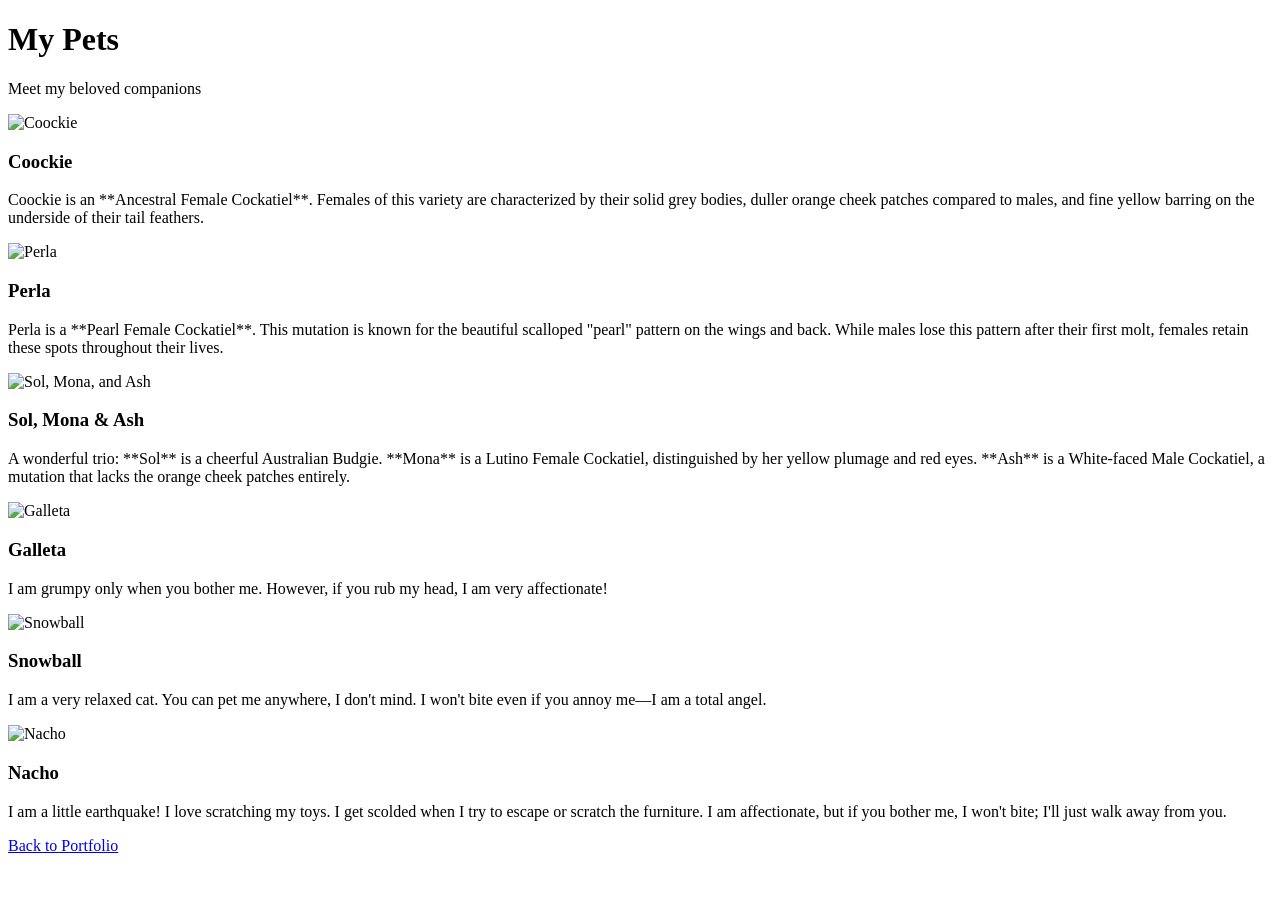
==== src/views/mascotas.html @ 468518cb "first commit" ====
<!DOCTYPE html>
<html lang="en">
<head>
    <meta charset="UTF-8">
    <meta name="viewport" content="width=device-width, initial-scale=1.0">
    <title>My Pets - Manuel Rincon</title>
    <link rel="stylesheet" href="/Portafolio/src/css/mascotas.css">
</head>
<body>
    <header>
        <h1>My Pets</h1>
        <p>Meet my beloved companions</p>
    </header>

    <main class="gallery">
        <section class="pet-card">
            <img src="/Portafolio/public/img/Coockie.jpeg" alt="Coockie">
            <div class="info">
                <h3>Coockie</h3>
                <p>Coockie is an **Ancestral Female Cockatiel**. Females of this variety are characterized by their solid grey bodies, duller orange cheek patches compared to males, and fine yellow barring on the underside of their tail feathers.</p>
            </div>
        </section>

        <section class="pet-card">
            <img src="/Portafolio/public/img/cacatua-ninfa-arlequina-300x400.webp" alt="Perla">
            <div class="info">
                <h3>Perla</h3>
                <p>Perla is a **Pearl Female Cockatiel**. This mutation is known for the beautiful scalloped "pearl" pattern on the wings and back. While males lose this pattern after their first molt, females retain these spots throughout their lives.</p>
            </div>
        </section>

        <section class="pet-card">
            <img src="/Portafolio/public/img/Sol, mona y ash.jpeg" alt="Sol, Mona, and Ash">
            <div class="info">
                <h3>Sol, Mona & Ash</h3>
                <p>A wonderful trio: **Sol** is a cheerful Australian Budgie. **Mona** is a Lutino Female Cockatiel, distinguished by her yellow plumage and red eyes. **Ash** is a White-faced Male Cockatiel, a mutation that lacks the orange cheek patches entirely.</p>
            </div>
        </section>

        <section class="pet-card">
            <img src="/Portafolio/public/img/Galleta.jpeg" alt="Galleta">
            <div class="info">
                <h3>Galleta</h3>
                <p>I am grumpy only when you bother me. However, if you rub my head, I am very affectionate!</p>
            </div>
        </section>

        <section class="pet-card">
            <img src="/Portafolio/public/img/Snowball.jpeg" alt="Snowball">
            <div class="info">
                <h3>Snowball</h3>
                <p>I am a very relaxed cat. You can pet me anywhere, I don't mind. I won't bite even if you annoy me—I am a total angel.</p>
            </div>
        </section>

        <section class="pet-card">
            <img src="/Portafolio/public/img/Nacho.jpeg" alt="Nacho">
            <div class="info">
                <h3>Nacho</h3>
                <p>I am a little earthquake! I love scratching my toys. I get scolded when I try to escape or scratch the furniture. I am affectionate, but if you bother me, I won't bite; I'll just walk away from you.</p>
            </div>
        </section>
    </main>

    <footer>
        <p><a href="../Index.html">Back to Portfolio</a></p>
    </footer>
</body>
</html>
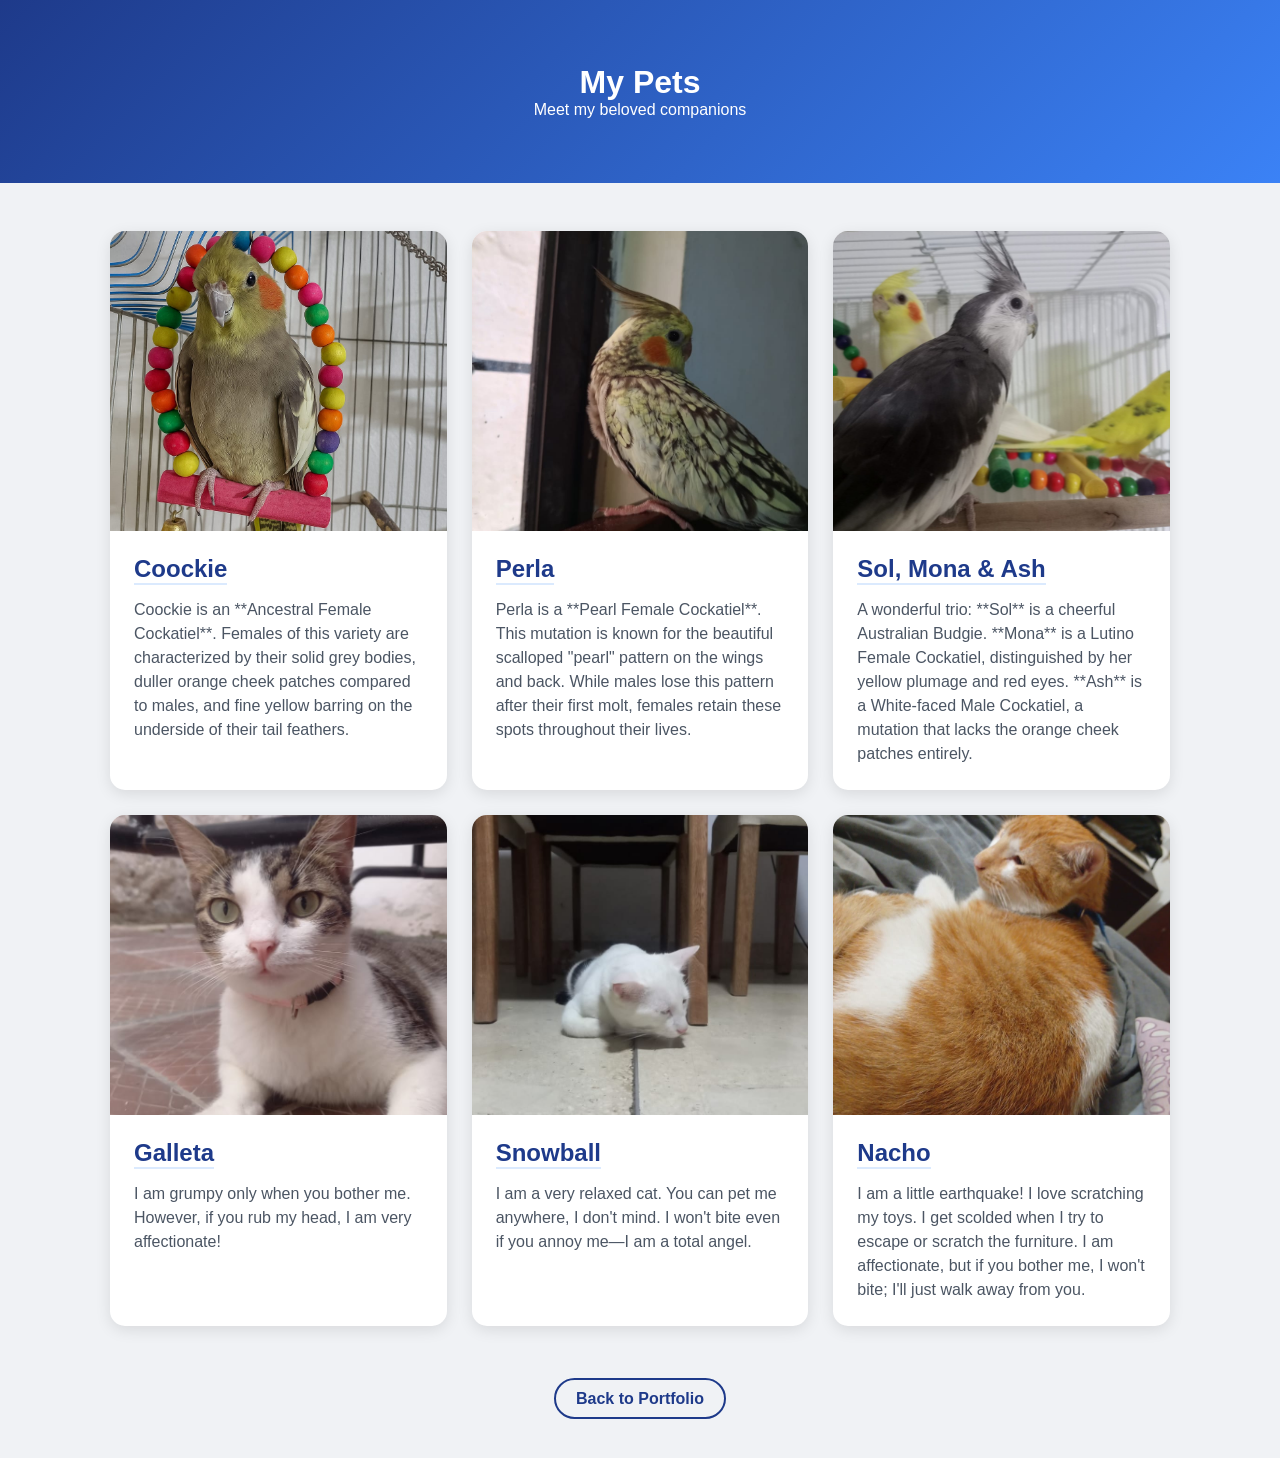
==== commit 65a91554: "Agregue Flexbox para visualizarlo de mejor manera en moviles" ====
--- a/src/views/mascotas.html
+++ b/src/views/mascotas.html
@@ -1,10 +1,10 @@
 <!DOCTYPE html>
-<html lang="en">
+<html lang="es">
 <head>
     <meta charset="UTF-8">
     <meta name="viewport" content="width=device-width, initial-scale=1.0">
     <title>My Pets - Manuel Rincon</title>
-    <link rel="stylesheet" href="/Portafolio/src/css/mascotas.css">
+    <link rel="stylesheet" href="/src/css/mascotas.css">
 </head>
 <body>
     <header>
@@ -14,7 +14,7 @@
 
     <main class="gallery">
         <section class="pet-card">
-            <img src="/Portafolio/public/img/Coockie.jpeg" alt="Coockie">
+            <img src="/public/img/Coockie.jpeg" alt="Coockie">
             <div class="info">
                 <h3>Coockie</h3>
                 <p>Coockie is an **Ancestral Female Cockatiel**. Females of this variety are characterized by their solid grey bodies, duller orange cheek patches compared to males, and fine yellow barring on the underside of their tail feathers.</p>
@@ -22,7 +22,7 @@
         </section>
 
         <section class="pet-card">
-            <img src="/Portafolio/public/img/cacatua-ninfa-arlequina-300x400.webp" alt="Perla">
+            <img src="/public/img/Perla.jpeg" alt="Perla">
             <div class="info">
                 <h3>Perla</h3>
                 <p>Perla is a **Pearl Female Cockatiel**. This mutation is known for the beautiful scalloped "pearl" pattern on the wings and back. While males lose this pattern after their first molt, females retain these spots throughout their lives.</p>
@@ -30,7 +30,7 @@
         </section>
 
         <section class="pet-card">
-            <img src="/Portafolio/public/img/Sol, mona y ash.jpeg" alt="Sol, Mona, and Ash">
+            <img src="/public/img/Sol, mona y ash.jpeg" alt="Sol, Mona, and Ash">
             <div class="info">
                 <h3>Sol, Mona & Ash</h3>
                 <p>A wonderful trio: **Sol** is a cheerful Australian Budgie. **Mona** is a Lutino Female Cockatiel, distinguished by her yellow plumage and red eyes. **Ash** is a White-faced Male Cockatiel, a mutation that lacks the orange cheek patches entirely.</p>
@@ -38,7 +38,7 @@
         </section>
 
         <section class="pet-card">
-            <img src="/Portafolio/public/img/Galleta.jpeg" alt="Galleta">
+            <img src="/public/img/Galleta.jpeg" alt="Galleta">
             <div class="info">
                 <h3>Galleta</h3>
                 <p>I am grumpy only when you bother me. However, if you rub my head, I am very affectionate!</p>
@@ -46,7 +46,7 @@
         </section>
 
         <section class="pet-card">
-            <img src="/Portafolio/public/img/Snowball.jpeg" alt="Snowball">
+            <img src="/public/img/Snowball.jpeg" alt="Snowball">
             <div class="info">
                 <h3>Snowball</h3>
                 <p>I am a very relaxed cat. You can pet me anywhere, I don't mind. I won't bite even if you annoy me—I am a total angel.</p>
@@ -54,7 +54,7 @@
         </section>
 
         <section class="pet-card">
-            <img src="/Portafolio/public/img/Nacho.jpeg" alt="Nacho">
+            <img src="/public/img/Nacho.jpeg" alt="Nacho">
             <div class="info">
                 <h3>Nacho</h3>
                 <p>I am a little earthquake! I love scratching my toys. I get scolded when I try to escape or scratch the furniture. I am affectionate, but if you bother me, I won't bite; I'll just walk away from you.</p>
@@ -63,7 +63,7 @@
     </main>
 
     <footer>
-        <p><a href="../Index.html">Back to Portfolio</a></p>
+        <p><a href="http://127.0.0.1:5500/Portafolio/index.html#contacto">Back to Portfolio</a></p>
     </footer>
 </body>
 </html>
--- a/src/css/mascotas.css
+++ b/src/css/mascotas.css
@@ -0,0 +1,88 @@
+/* Estilos generales */
+* {
+    margin: 0;
+    padding: 0;
+    box-sizing: border-box;
+    font-family: 'Segoe UI', Tahoma, Geneva, Verdana, sans-serif;
+}
+
+body {
+    background-color: #f0f2f5;
+    color: #333;
+    padding-bottom: 50px;
+}
+
+header {
+    background: linear-gradient(135deg, #1e3a8a, #3b82f6);
+    color: white;
+    text-align: center;
+    padding: 4rem 1rem;
+    margin-bottom: 3rem;
+}
+
+.gallery {
+    max-width: 1100px;
+    margin: 0 auto;
+    display: grid;
+    grid-template-columns: repeat(auto-fit, minmax(300px, 1fr));
+    gap: 25px;
+    padding: 0 20px;
+}
+
+.pet-card {
+    background: white;
+    border-radius: 15px;
+    overflow: hidden;
+    box-shadow: 0 4px 15px rgba(0,0,0,0.1);
+    transition: transform 0.3s ease;
+}
+
+.pet-card:hover {
+    transform: translateY(-10px);
+}
+
+.pet-card img {
+    width: 100%;
+    height: 300px;
+    object-fit: cover;
+    display: block;
+}
+
+.info {
+    padding: 1.5rem;
+    text-align: left;
+}
+
+.info h3 {
+    color: #1e3a8a;
+    margin-bottom: 0.8rem;
+    font-size: 1.5rem;
+    border-bottom: 2px solid #dbeafe;
+    display: inline-block;
+}
+
+.info p {
+    font-size: 1rem;
+    line-height: 1.5;
+    color: #4b5563;
+}
+
+footer {
+    text-align: center;
+    margin-top: 4rem;
+}
+
+footer a {
+    color: #1e3a8a;
+    text-decoration: none;
+    font-weight: bold;
+    border: 2px solid #1e3a8a;
+    padding: 10px 20px;
+    border-radius: 25px;
+    transition: all 0.3s;
+}
+
+footer a:hover {
+    background: #1e3a8a;
+    color: white;
+}
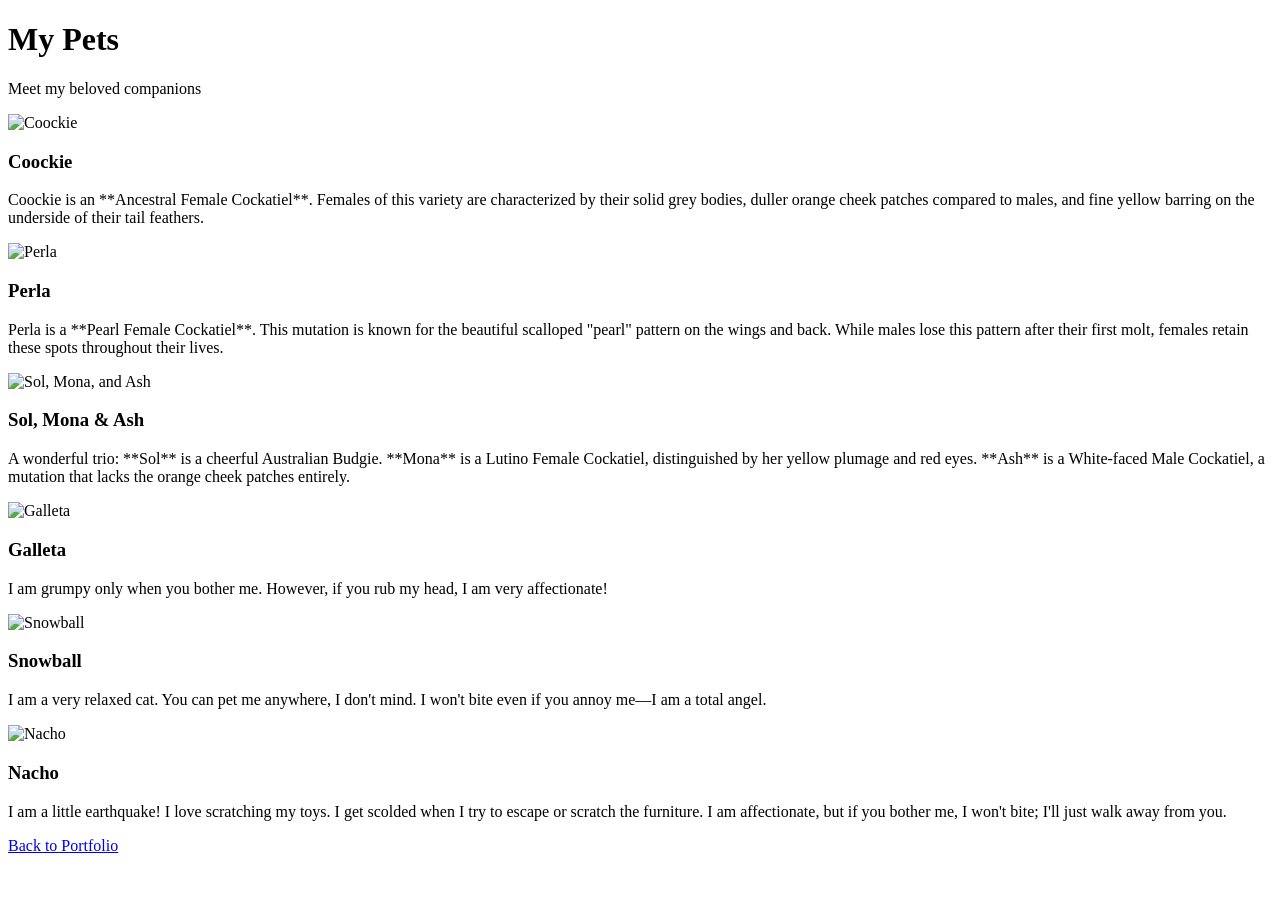
==== commit 3ad55ff3: "Agregar grid y felxbox al mascotas" ====
--- a/src/views/mascotas.html
+++ b/src/views/mascotas.html
@@ -4,7 +4,7 @@
     <meta charset="UTF-8">
     <meta name="viewport" content="width=device-width, initial-scale=1.0">
     <title>My Pets - Manuel Rincon</title>
-    <link rel="stylesheet" href="/src/css/mascotas.css">
+    <link rel="stylesheet" href="/Html-Manuel-Rincon/src/css/mascotas.css">
 </head>
 <body>
     <header>
@@ -14,7 +14,7 @@
 
     <main class="gallery">
         <section class="pet-card">
-            <img src="/public/img/Coockie.jpeg" alt="Coockie">
+            <img src="/Html-Manuel-Rincon/public/img/Coockie.jpeg" alt="Coockie">
             <div class="info">
                 <h3>Coockie</h3>
                 <p>Coockie is an **Ancestral Female Cockatiel**. Females of this variety are characterized by their solid grey bodies, duller orange cheek patches compared to males, and fine yellow barring on the underside of their tail feathers.</p>
@@ -22,7 +22,7 @@
         </section>
 
         <section class="pet-card">
-            <img src="/public/img/Perla.jpeg" alt="Perla">
+            <img src="/Html-Manuel-Rincon/public/img/Perla.jpeg" alt="Perla">
             <div class="info">
                 <h3>Perla</h3>
                 <p>Perla is a **Pearl Female Cockatiel**. This mutation is known for the beautiful scalloped "pearl" pattern on the wings and back. While males lose this pattern after their first molt, females retain these spots throughout their lives.</p>
@@ -30,7 +30,7 @@
         </section>
 
         <section class="pet-card">
-            <img src="/public/img/Sol, mona y ash.jpeg" alt="Sol, Mona, and Ash">
+            <img src="/Html-Manuel-Rincon/public/img/Sol, mona y ash.jpeg" alt="Sol, Mona, and Ash">
             <div class="info">
                 <h3>Sol, Mona & Ash</h3>
                 <p>A wonderful trio: **Sol** is a cheerful Australian Budgie. **Mona** is a Lutino Female Cockatiel, distinguished by her yellow plumage and red eyes. **Ash** is a White-faced Male Cockatiel, a mutation that lacks the orange cheek patches entirely.</p>
@@ -38,7 +38,7 @@
         </section>
 
         <section class="pet-card">
-            <img src="/public/img/Galleta.jpeg" alt="Galleta">
+            <img src="/Html-Manuel-Rincon/public/img/Galleta.jpeg" alt="Galleta">
             <div class="info">
                 <h3>Galleta</h3>
                 <p>I am grumpy only when you bother me. However, if you rub my head, I am very affectionate!</p>
@@ -46,7 +46,7 @@
         </section>
 
         <section class="pet-card">
-            <img src="/public/img/Snowball.jpeg" alt="Snowball">
+            <img src="/Html-Manuel-Rincon/public/img/Snowball.jpeg" alt="Snowball">
             <div class="info">
                 <h3>Snowball</h3>
                 <p>I am a very relaxed cat. You can pet me anywhere, I don't mind. I won't bite even if you annoy me—I am a total angel.</p>
@@ -54,7 +54,7 @@
         </section>
 
         <section class="pet-card">
-            <img src="/public/img/Nacho.jpeg" alt="Nacho">
+            <img src="/Html-Manuel-Rincon/public/img/Nacho.jpeg" alt="Nacho">
             <div class="info">
                 <h3>Nacho</h3>
                 <p>I am a little earthquake! I love scratching my toys. I get scolded when I try to escape or scratch the furniture. I am affectionate, but if you bother me, I won't bite; I'll just walk away from you.</p>
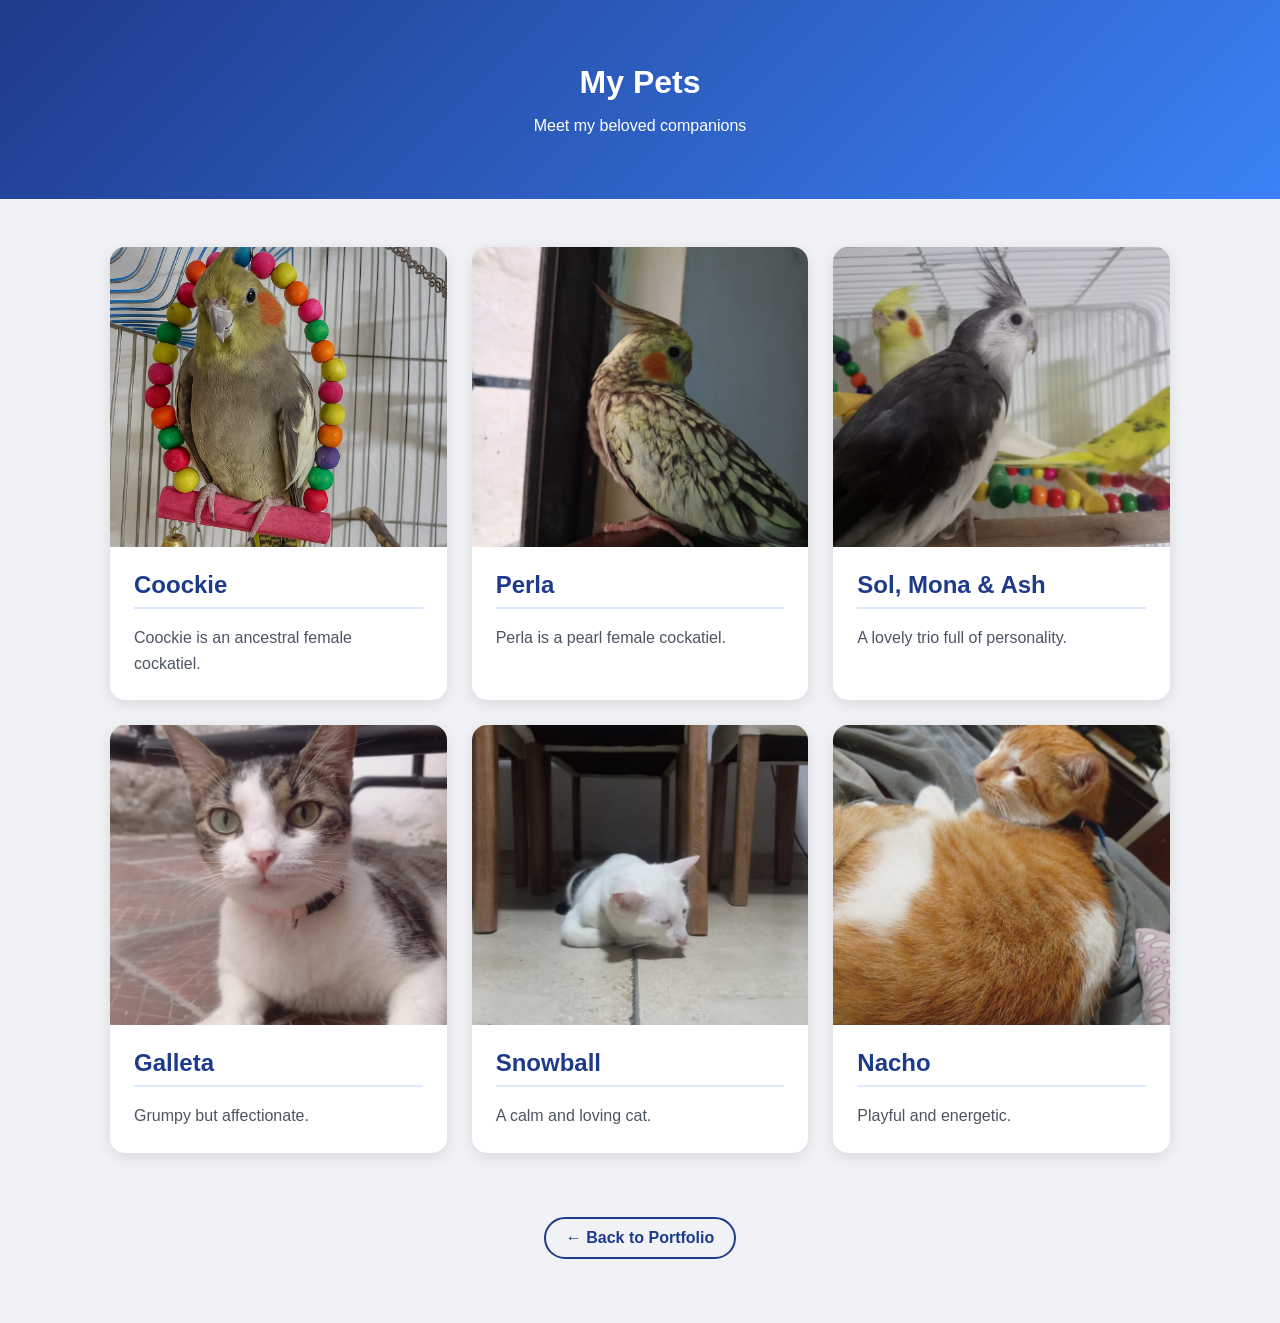
==== commit 277bb9ef: "Flexbox y grid completos y funcionales" ====
--- a/src/views/mascotas.html
+++ b/src/views/mascotas.html
@@ -4,66 +4,70 @@
     <meta charset="UTF-8">
     <meta name="viewport" content="width=device-width, initial-scale=1.0">
     <title>My Pets - Manuel Rincon</title>
-    <link rel="stylesheet" href="/Html-Manuel-Rincon/src/css/mascotas.css">
+    <link rel="stylesheet" href="/src/css/mascotas.css">
 </head>
 <body>
+
     <header>
         <h1>My Pets</h1>
         <p>Meet my beloved companions</p>
     </header>
 
     <main class="gallery">
+
         <section class="pet-card">
-            <img src="/Html-Manuel-Rincon/public/img/Coockie.jpeg" alt="Coockie">
+            <img src="/public/img/Coockie.jpeg" alt="Coockie">
             <div class="info">
                 <h3>Coockie</h3>
-                <p>Coockie is an **Ancestral Female Cockatiel**. Females of this variety are characterized by their solid grey bodies, duller orange cheek patches compared to males, and fine yellow barring on the underside of their tail feathers.</p>
+                <p>Coockie is an ancestral female cockatiel.</p>
             </div>
         </section>
 
         <section class="pet-card">
-            <img src="/Html-Manuel-Rincon/public/img/Perla.jpeg" alt="Perla">
+            <img src="/public/img/Perla.jpeg" alt="Perla">
             <div class="info">
                 <h3>Perla</h3>
-                <p>Perla is a **Pearl Female Cockatiel**. This mutation is known for the beautiful scalloped "pearl" pattern on the wings and back. While males lose this pattern after their first molt, females retain these spots throughout their lives.</p>
+                <p>Perla is a pearl female cockatiel.</p>
             </div>
         </section>
 
         <section class="pet-card">
-            <img src="/Html-Manuel-Rincon/public/img/Sol, mona y ash.jpeg" alt="Sol, Mona, and Ash">
+            <img src="/public/img/Sol, mona y ash.jpeg" alt="Sol, Mona y Ash">
             <div class="info">
                 <h3>Sol, Mona & Ash</h3>
-                <p>A wonderful trio: **Sol** is a cheerful Australian Budgie. **Mona** is a Lutino Female Cockatiel, distinguished by her yellow plumage and red eyes. **Ash** is a White-faced Male Cockatiel, a mutation that lacks the orange cheek patches entirely.</p>
+                <p>A lovely trio full of personality.</p>
             </div>
         </section>
 
         <section class="pet-card">
-            <img src="/Html-Manuel-Rincon/public/img/Galleta.jpeg" alt="Galleta">
+            <img src="/public/img/Galleta.jpeg" alt="Galleta">
             <div class="info">
                 <h3>Galleta</h3>
-                <p>I am grumpy only when you bother me. However, if you rub my head, I am very affectionate!</p>
+                <p>Grumpy but affectionate.</p>
             </div>
         </section>
 
         <section class="pet-card">
-            <img src="/Html-Manuel-Rincon/public/img/Snowball.jpeg" alt="Snowball">
+            <img src="/public/img/Snowball.jpeg" alt="Snowball">
             <div class="info">
                 <h3>Snowball</h3>
-                <p>I am a very relaxed cat. You can pet me anywhere, I don't mind. I won't bite even if you annoy me—I am a total angel.</p>
+                <p>A calm and loving cat.</p>
             </div>
         </section>
 
         <section class="pet-card">
-            <img src="/Html-Manuel-Rincon/public/img/Nacho.jpeg" alt="Nacho">
+            <img src="/public/img/Nacho.jpeg" alt="Nacho">
             <div class="info">
                 <h3>Nacho</h3>
-                <p>I am a little earthquake! I love scratching my toys. I get scolded when I try to escape or scratch the furniture. I am affectionate, but if you bother me, I won't bite; I'll just walk away from you.</p>
+                <p>Playful and energetic.</p>
             </div>
         </section>
+
     </main>
 
     <footer>
-        <p><a href="http://127.0.0.1:5500/Portafolio/index.html#contacto">Back to Portfolio</a></p>
+        <a href="index.html">← Back to Portfolio</a>
     </footer>
+
 </body>
 </html>
--- a/src/css/mascotas.css
+++ b/src/css/mascotas.css
@@ -0,0 +1,110 @@
+/* RESET */
+* {
+    margin: 0;
+    padding: 0;
+    box-sizing: border-box;
+}
+
+body {
+    background-color: #f0f2f5;
+    color: #333;
+    font-family: 'Segoe UI', Tahoma, Geneva, Verdana, sans-serif;
+}
+
+/* HEADER */
+header {
+    background: linear-gradient(135deg, #1e3a8a, #3b82f6);
+    color: white;
+    text-align: center;
+    padding: 4rem 1rem;
+
+    display: flex;
+    flex-direction: column;
+    gap: 1rem;
+}
+
+/* GRID GALLERY */
+.gallery {
+    max-width: 1100px;
+    margin: 3rem auto;
+    padding: 0 20px;
+
+    display: grid;
+    grid-template-columns: repeat(auto-fit, minmax(300px, 1fr));
+    gap: 25px;
+}
+
+/* TARJETAS */
+.pet-card {
+    background: white;
+    border-radius: 15px;
+    overflow: hidden;
+    box-shadow: 0 4px 15px rgba(0,0,0,0.1);
+
+    display: flex;
+    flex-direction: column;
+
+    transition: transform 0.3s ease;
+}
+
+.pet-card:hover {
+    transform: translateY(-10px);
+}
+
+.pet-card img {
+    width: 100%;
+    height: 300px;
+    object-fit: cover;
+}
+
+/* INFORMACIÓN */
+.info {
+    padding: 1.5rem;
+
+    display: flex;
+    flex-direction: column;
+    gap: 1rem;
+}
+
+.info h3 {
+    color: #1e3a8a;
+    font-size: 1.5rem;
+    border-bottom: 2px solid #dbeafe;
+    padding-bottom: 0.5rem;
+}
+
+.info p {
+    line-height: 1.6;
+    color: #4b5563;
+}
+
+/* FOOTER */
+footer {
+    margin: 4rem 0;
+    text-align: center;
+
+    display: flex;
+    justify-content: center;
+}
+
+footer a {
+    color: #1e3a8a;
+    text-decoration: none;
+    font-weight: bold;
+    border: 2px solid #1e3a8a;
+    padding: 10px 20px;
+    border-radius: 25px;
+    transition: 0.3s;
+}
+
+footer a:hover {
+    background: #1e3a8a;
+    color: white;
+}
+
+/* RESPONSIVE */
+@media (max-width: 768px) {
+    .gallery {
+        grid-template-columns: 1fr;
+    }
+}
